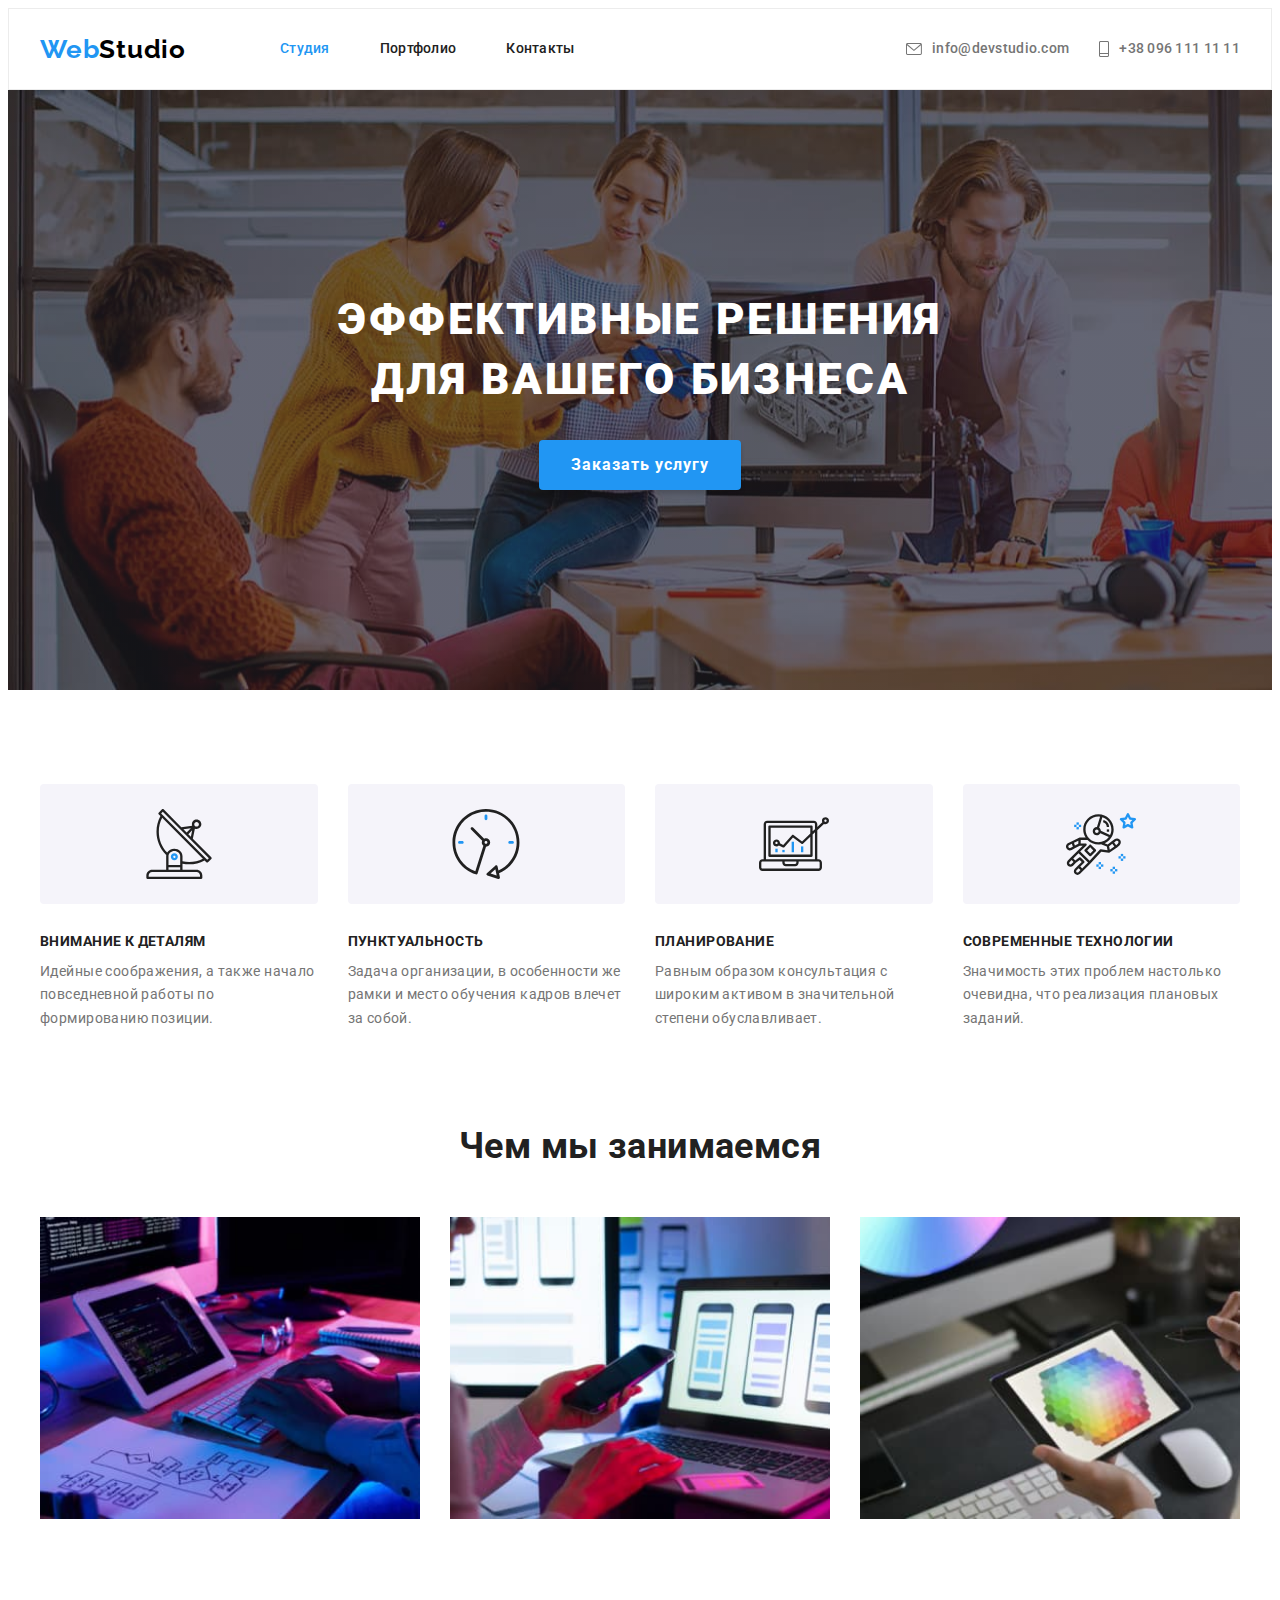
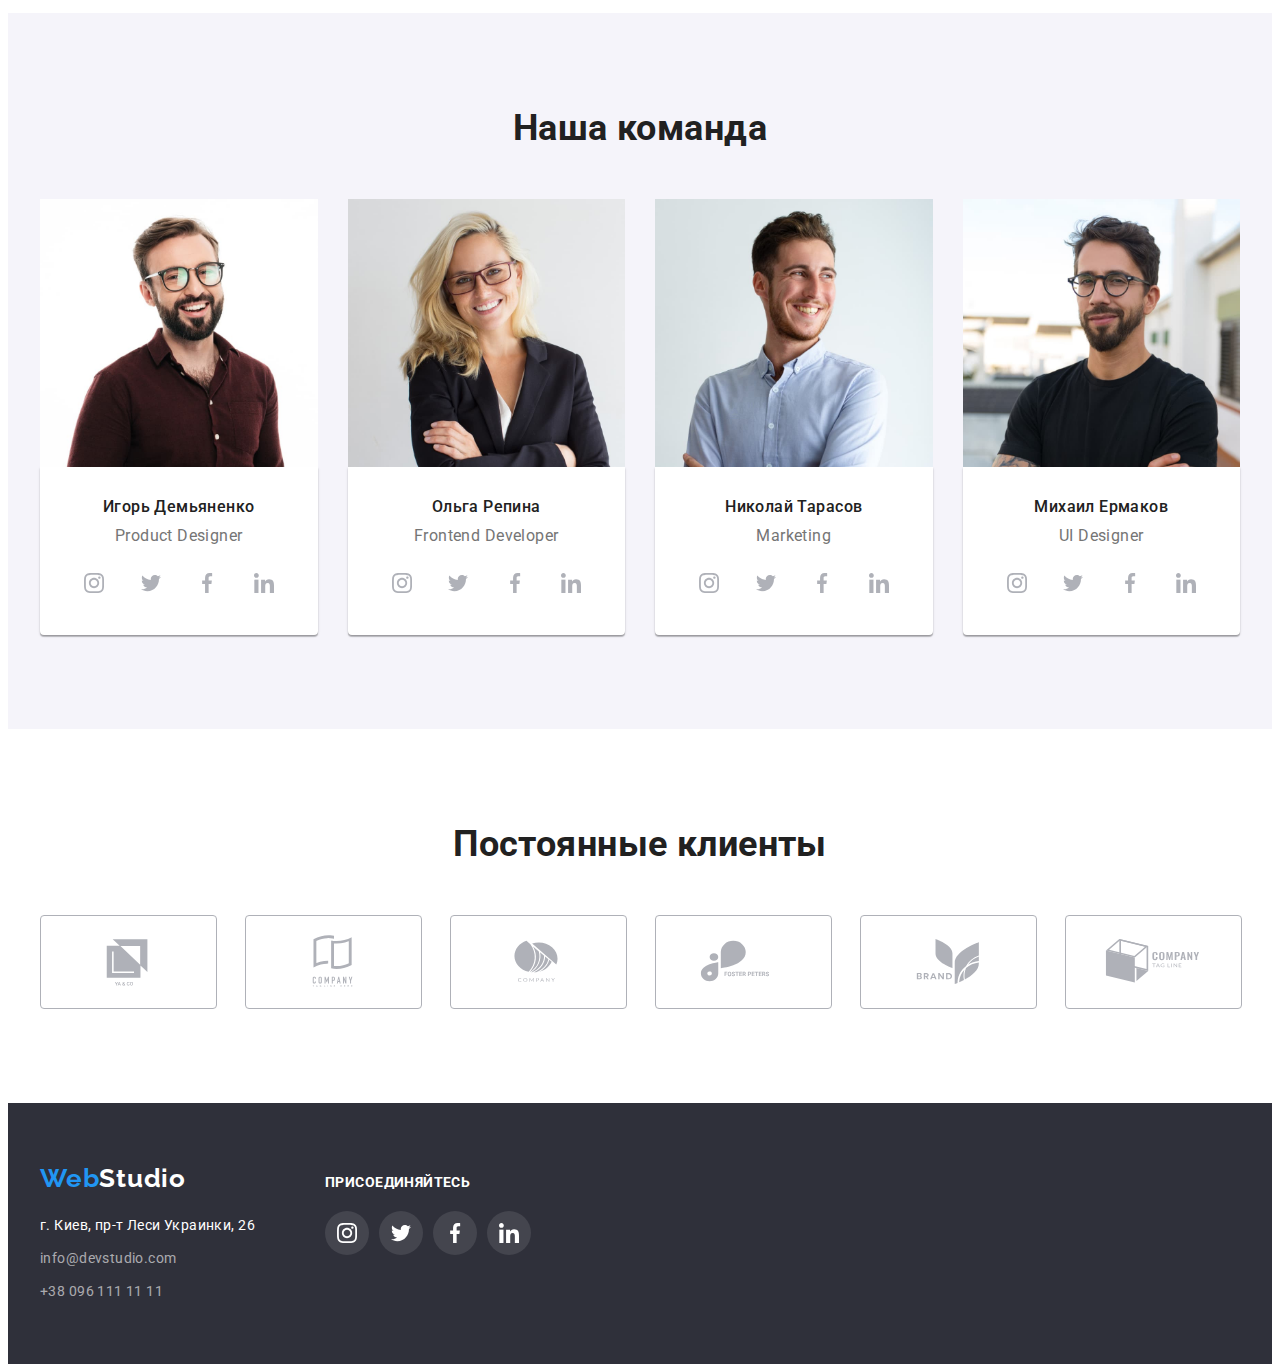
==== index.html @ 110adfbf "hover transition added" ====
<!DOCTYPE html>
<html lang="ru">
<head>
    <meta charset="UTF-8">
    <meta http-equiv="X-UA-Compatible" content="IE=edge">
    <meta name="viewport" content="width=device-width, initial-scale=1.0">
    <title>Document</title>
    <link rel="preconnect" href="https://fonts.googleapis.com">
    <link rel="preconnect" href="https://fonts.gstatic.com" crossorigin>
    <link href="https://fonts.googleapis.com/css2?family=Raleway:wght@700&family=Roboto:wght@400;500;700;900&display=swap"
          rel="stylesheet">
    <link rel="stylesheet" href="https://cdnjs.cloudflare.com/ajax/libs/modern-normalize/1.1.0/modern-normalize.min.css" integrity="sha512-wpPYUAdjBVSE4KJnH1VR1HeZfpl1ub8YT/NKx4PuQ5NmX2tKuGu6U/JRp5y+Y8XG2tV+wKQpNHVUX03MfMFn9Q==" crossorigin="anonymous" referrerpolicy="no-referrer" />
    <link rel="stylesheet" href="./css/styles.css">
</head>
<body>
    <header class="header">
        <div class="container header-container">
        <a class="link logo" href="#">Web<span class="logo-black">Studio</span></a>
        <nav class="header-nav">
          <ul class="header-nav-list list">
              <li class="nav-list-item">
                   <a class="header-nav-link link current" href="#">Студия</a> 
                </li>
              <li class="nav-list-item"> 
                  <a class="header-nav-link link" href="./portfolio.html">Портфолио</a> 
                </li>
              <li class="nav-list-item"> 
                  <a class="header-nav-link link" href="#">Контакты</a> 
                </li>
          </ul>
        </nav>
        <ul class="contact-list list"> 
          <li class="nav-list-item">
            <a class="header-nav-link link" href="mailto:info@devstudio.com">info@devstudio.com 
                <svg class="header-nav-icon" width="16" height="12">
                <use href="./img/sprite.svg#icon-mail-icon"></use>
                </svg>
            </a>
          </li>
          <li class="nav-list-item"> 
            <a class="header-nav-link link" href="tel:+380961111111">+38 096 111 11 11
                <svg class="header-nav-icon" width="10" height="16">
                <use href="./img/sprite.svg#icon-telefon-icon"></use>
                </svg>
            </a> 
          </li>
        </ul>
        </div>
    </header>
    <main class="main">
        <section class="hero">
        <div class="container hero-container">
          <h1 class="hero-title">Эффективные решения для вашего бизнеса</h1>
          <button class="model-btn" type="button">Заказать услугу</button>
        </div>
        </section>
        <section class="benefit section">
            <div class="container benefit-container">
            <h2 class="benefit-title visually-hidden">Преимущества</h2>
            <ul class="benefit-list list card-set">
                <li class="benefit-item card-set-item">
                    <div class="icon-background">
                    <svg class="benefit-icon icon-bgd" width="70" height="70">
                        <use href="./img/sprite.svg#icon-antenna-1"></use>
                    </svg> 
                    </div>
                    <h3 class="benefit-item-title">Внимание к деталям</h3>
                    <p class="benefit-description">Идейные соображения, а также начало повседневной работы по формированию позиции.</p>
                </li>
                <li class="benefit-item card-set-item">
                    <div class="icon-background">
                    <svg class="benefit-icon icon-bgd" width="70" height="70">
                        <use href="./img/sprite.svg#icon-clock-1"></use>
                    </svg> 
                    </div>
                    <h3 class="benefit-item-title">Пунктуальность</h3>
                    <p class="benefit-description">Задача организации, в особенности же рамки и место обучения кадров влечет за собой.</p>
                </li>
                <li class="benefit-item card-set-item">
                    <div class="icon-background">
                    <svg class="benefit-icon icon-bgd" width="70" height="70">
                        <use href="./img/sprite.svg#icon-diagram-1"></use>
                    </svg> 
                    </div>
                    <h3 class="benefit-item-title">Планирование</h3>
                    <p class="benefit-description">Равным образом консультация с широким активом в значительной степени обуславливает.</p>
                </li>
                <li class="benefit-item card-set-item">
                    <div class="icon-background">
                    <svg class="benefit-icon icon-bgd" width="70" height="70">
                        <use href="./img/sprite.svg#icon-astronaut-1"></use>
                    </svg> 
                    </div>
                    <h3 class="benefit-item-title">Современные технологии</h3>
                    <p class="benefit-description">Значимость этих проблем настолько очевидна, что реализация плановых заданий.</p>
                </li>
            </ul>
           </div>
        </section>
        <section class="work section">
            <div class="container work-container">
            <h2 class="section-title">Чем мы занимаемся</h2>
            <ul class="work-list list card-set">
                <li class="work-list-item card-set-item"> <img src="./img/img.jpg" alt="разработка сайтов" width="370" height="294">  </li> 
                <li class="work-list-item card-set-item"> <img src="./img/img-1.jpg" alt="разработка мобильных приложений" width="370" height="294"> </li>
                <li class="work-list-item card-set-item"> <img src="./img/img-2.jpg" alt="подбор дизайнерских решений" width="370" height="294"> </li>
            </ul>
            </div>
        </section>
        <section class="team section">
            <div class="container">
            <h2 class="section-title">Наша команда</h2>
            <ul class="team-list list card-set">
                <li class="team-item card-set-item">
                    <img src="./img/team-photo-1.jpg" alt="Игорь Демьяненко" width="270" height="260">
                    <div class="team-photo-description">
                    <h3 class="team-item-title">Игорь Демьяненко</h3>
                    <p class="team-description" lang="en">Product Designer</p>
                    <ul class="social-list list">
                        <li class="social-item">
                            <a class="social-link link" href="#" target="_blank" rel="noreferer noopener nofollow">
                                <svg class="social-icon" width="20" height="20">
                                    <use href="./img/sprite.svg#icon-instagram-2"></use>
                                </svg>
                            </a>
                        </li>
                        <li class="social-item">
                            <a class="social-link link" href="#" target="_blank" rel="noreferer noopener nofollow">
                                <svg class="social-icon" width="20" height="20">
                                    <use href="./img/sprite.svg#icon-twitter-1"></use>
                                </svg>
                            </a>
                        </li>
                        <li class="social-item">
                            <a class="social-link link" href="#" target="_blank" rel="noreferer noopener nofollow">
                                <svg class="social-icon" width="20" height="20">
                                    <use href="./img/sprite.svg#icon-facebook-1"></use>
                                </svg>
                            </a>
                        </li>
                        <li class="social-item">
                            <a class="social-link link" href="#" target="_blank" rel="noreferer noopener nofollow">
                                <svg class="social-icon" width="20" height="20">
                                    <use href="./img/sprite.svg#icon-linkedin-1"></use>
                                </svg>
                            </a>
                        </li>
                    </ul>
                    </div>
                </li>
                <li class="team-item card-set-item">
                    <img src="./img/team-photo-2.jpg" alt="Ольга Репина" width="270" height="260">
                    <div class="team-photo-description">
                    <h3 class="team-item-title">Ольга Репина</h3>
                    <p class="team-description" lang="en">Frontend Developer</p>
                        <ul class="social-list list">
                            <li class="social-item">
                                <a class="social-link link" href="#" target="_blank" rel="noreferer noopener nofollow">
                                    <svg class="social-icon" width="20" height="20">
                                        <use href="./img/sprite.svg#icon-instagram-2"></use>
                                    </svg>
                                </a>
                            </li>
                            <li class="social-item">
                                <a class="social-link link" href="#" target="_blank" rel="noreferer noopener nofollow">
                                    <svg class="social-icon" width="20" height="20">
                                        <use href="./img/sprite.svg#icon-twitter-1"></use>
                                    </svg>
                                </a>
                            </li>
                            <li class="social-item">
                                <a class="social-link link" href="#" target="_blank" rel="noreferer noopener nofollow">
                                    <svg class="social-icon" width="20" height="20">
                                        <use href="./img/sprite.svg#icon-facebook-1"></use>
                                    </svg>
                                </a>
                            </li>
                            <li class="social-item">
                                <a class="social-link link" href="#" target="_blank" rel="noreferer noopener nofollow">
                                    <svg class="social-icon" width="20" height="20">
                                        <use href="./img/sprite.svg#icon-linkedin-1"></use>
                                    </svg>
                                </a>
                            </li>
                        </ul>
                </div>
                </li>
                <li class="team-item card-set-item">
                    <img src="./img/team-photo-3.jpg" alt="Николай Тарасов" width="270" height="260">
                    <div class="team-photo-description">
                    <h3 class="team-item-title">Николай Тарасов</h3>
                    <p class="team-description" lang="en">Marketing</p>
                    <ul class="social-list list">
                        <li class="social-item">
                            <a class="social-link link" href="#" target="_blank" rel="noreferer noopener nofollow">
                                <svg class="social-icon" width="20" height="20">
                                    <use href="./img/sprite.svg#icon-instagram-2"></use>
                                </svg>
                            </a>
                        </li>
                        <li class="social-item">
                            <a class="social-link link" href="#" target="_blank" rel="noreferer noopener nofollow">
                                <svg class="social-icon" width="20" height="20">
                                    <use href="./img/sprite.svg#icon-twitter-1"></use>
                                </svg>
                            </a>
                        </li>
                        <li class="social-item">
                            <a class="social-link link" href="#" target="_blank" rel="noreferer noopener nofollow">
                                <svg class="social-icon" width="20" height="20">
                                    <use href="./img/sprite.svg#icon-facebook-1"></use>
                                </svg>
                            </a>
                        </li>
                        <li class="social-item">
                            <a class="social-link link" href="#" target="_blank" rel="noreferer noopener nofollow">
                                <svg class="social-icon" width="20" height="20">
                                    <use href="./img/sprite.svg#icon-linkedin-1"></use>
                                </svg>
                            </a>
                        </li>
                    </ul>
                </div>
                </li>
                <li class="team-item card-set-item">
                    <img src="./img/team-photo-4.jpg" alt="Михаил Ермаков" width="270" height="260">
                    <div class="team-photo-description">
                    <h3 class="team-item-title">Михаил Ермаков</h3>
                    <p class="team-description" lang="en">UI Designer</p>
                    <ul class="social-list list">
                        <li class="social-item">
                            <a class="social-link link" href="#" target="_blank" rel="noreferer noopener nofollow">
                                <svg class="social-icon" width="20" height="20">
                                    <use href="./img/sprite.svg#icon-instagram-2"></use>
                                </svg>
                            </a>
                        </li>
                        <li class="social-item">
                            <a class="social-link link" href="#" target="_blank" rel="noreferer noopener nofollow">
                                <svg class="social-icon" width="20" height="20">
                                    <use href="./img/sprite.svg#icon-twitter-1"></use>
                                </svg>
                            </a>
                        </li>
                        <li class="social-item">
                            <a class="social-link link" href="#" target="_blank" rel="noreferer noopener nofollow">
                                <svg class="social-icon" width="20" height="20">
                                    <use href="./img/sprite.svg#icon-facebook-1"></use>
                                </svg>
                            </a>
                        </li>
                        <li class="social-item">
                            <a class="social-link link" href="#" target="_blank" rel="noreferer noopener nofollow">
                                <svg class="social-icon" width="20" height="20">
                                    <use href="./img/sprite.svg#icon-linkedin-1"></use>
                                </svg>
                            </a>
                        </li>
                    </ul>
                </div>
                </li>
            </ul>
            </div>
        </section>
        <section class="clients section">
            <div class="container">
            <h2 class="section-title">Постоянные клиенты</h2>
            <ul class="clients-list list card-set">
                <li class="clients-item card-set-item">
                    <a class="clients-link link" href="#" target="_blank" rel="norefer noopener nofollow">
                        <svg class="clients-icon" width="106" height="60">
                            <use href="./img/sprite.svg#icon-logo"></use>
                        </svg>
                    </a>
                </li>
                <li class="clients-item card-set-item">
                    <a class="clients-link link" href="#" target="_blank" rel="norefer noopener nofollow">
                        <svg class="clients-icon" width="106" height="60">
                            <use href="./img/sprite.svg#icon-logo-1"></use>
                        </svg>
                    </a>
                </li>
                <li class="clients-item card-set-item">
                    <a class="clients-link link" href="#" target="_blank" rel="norefer noopener nofollow">
                        <svg class="clients-icon" width="106" height="60">
                            <use href="./img/sprite.svg#icon-logo-2"></use>
                        </svg>
                    </a>
                </li>
                <li class="clients-item card-set-item">
                    <a class="clients-link link" href="#" target="_blank" rel="norefer noopener nofollow">
                        <svg class="clients-icon" width="106" height="60">
                            <use href="./img/sprite.svg#icon-logo-3"></use>
                        </svg>
                    </a>
                </li>
                <li class="clients-item card-set-item">
                    <a class="clients-link link" href="#" target="_blank" rel="norefer noopener nofollow">
                        <svg class="clients-icon" width="106" height="60">
                            <use href="./img/sprite.svg#icon-logo-4"></use>
                        </svg>
                    </a>
                </li>
                <li class="clients-item card-set-item">
                    <a class="clients-link link" href="#" target="_blank" rel="norefer noopener nofollow">
                        <svg class="clients-icon" width="106" height="60">
                            <use href="./img/sprite.svg#icon-logo-5"></use>
                        </svg>
                    </a>
                </li>
            </ul>
            </div>
        </section>
    </main>
    <footer class="footer">
        <div class="container">
        <div class="footer-container">
            <div class="footer-item">
                <a class="link logo" href="#">Web<span class="logo-white">Studio</span></a>
                <address class="address">
                    <ul class="address-list list">
                        <li class="address-list-item"> <a class="address-link link" href="https://goo.gl/maps/u6zLMVcU29bm2vKz9"
                                target="_blank" rel="noreferrer noopener nofollow">г. Киев, пр-т Леси Украинки, 26</a>
                        </li>
                        <li class="address-list-item"> <a class="address-link link" href="mailto:info@devstudio.com">info@devstudio.com
                            </a> </li>
                        <li class="address-list-item"> <a class="address-link link" href="tel:+380961111111">+38 096 111 11 11 </a>
                        </li>
                    </ul>
                </address>
            </div>
            <div class="footer-item">
                <p class="social-text">присоединяйтесь</p> 
                <ul class="social-list list">
                    <li class="social-item">
                        <a class="social-link link" href="#">
                            <svg class="social-icon" width="20" height="20">
                                <use href="./img/sprite.svg#icon-instagram-2"></use>
                            </svg>
                        </a>
                    </li>
                    <li class="social-item">
                        <a class="social-link link" href="#" target="_blank" rel="noreferer noopener nofollow">
                            <svg class="social-icon" width="20" height="20">
                                <use href="./img/sprite.svg#icon-twitter-1"></use>
                            </svg>
                        </a>
                    </li>
                    <li class="social-item">
                        <a class="social-link link" href="#" target="_blank" rel="noreferer noopener nofollow">
                            <svg class="social-icon" width="20" height="20">
                                <use href="./img/sprite.svg#icon-facebook-1"></use>
                            </svg>
                        </a>
                    </li>
                    <li class="social-item">
                        <a class="social-link link" href="#" target="_blank" rel="noreferer noopener nofollow">
                            <svg class="social-icon" width="20" height="20">
                                <use href="./img/sprite.svg#icon-linkedin-1"></use>
                            </svg>
                        </a>
                    </li>
                </ul>
            </div>
        </div>
        </div>
    </footer>
</body>
</html>
---- css/styles.css ----
/* ======HEADER===== */
:root {
  --main-font-family: "Roboto", sans-serif;
  --main-font-color: #212121;
  --secondary-font-color: #757575;
  --font-color-dark-theme: #ffffff;
  --font-color-logo: #000000;
  --font-color-address: rgba(255, 255, 255, 0.6);
  --accent-color: #2196f3;
  --primary-background-color: #c4c4c4;
  --secondary-background-color: #f5f4fa;
  --team-card-background-color: #ffffff;
  --footer-background-color: #2f303a;
  --model-btn-hover-color: #188ce8;
  --card-item: 3;
  --card-gap: 30px;
}
body {
  font-family: var(--main-font-family);
  color: var(--secondary-font-color);
  font-weight: 400;
  font-size: 14px;
  line-height: 1.71;
  letter-spacing: 0.03em;
}
h1,
h2,
h3,
p {
  margin-top: 0;
  margin-bottom: 0;
}
ul,
ol {
  margin-top: 0;
  margin-bottom: 0;
  padding-left: 0;
}
img {
  display: block;
  width: 100%;
  height: auto;
}
.container {
  width: 1200px;
  padding-left: 15px;
  padding-right: 15px;
  margin-left: auto;
  margin-right: auto;
}
.list {
  list-style: none;
}
.link {
  text-decoration: none;
  color: inherit;
}
.visually-hidden {
  position: absolute;
  width: 1px;
  height: 1px;
  margin: -1px;
  padding: 0;
  overflow: hidden;
  border: 0;
  clip: rect(0 0 0 0);
}
.header-container {
  display: flex;
  align-items: center;
}
.logo {
  font-family: "Raleway", sans-serif;
  font-style: normal;
  font-weight: 700;
  font-size: 26px;
  line-height: 1.19;
  letter-spacing: 0.03em;
  color: var(--accent-color);
  display: block;
}
.logo > .logo-black {
  color: var(--font-color-logo);
}

.header-nav-link:hover,
.header-nav-link:focus,
.current {
  color: var(--accent-color);
}
.contact-list {
  display: flex;
  margin-left: auto;
}
.contact-link {
  font-weight: 500;
  font-size: 14px;
  line-height: 1.14;
  letter-spacing: 0.02em;
  color: var(--secondary-font-color);
}
.header .logo {
  margin-right: 94px;
}
.header {
  border: 1px solid #ececec;
}
.header-nav-list {
  color: var(--main-font-color);
  display: flex;
}
.header-nav-link {
  font-weight: 500;
  font-size: 14px;
  line-height: 1.14;
  letter-spacing: 0.02em;
  padding-top: 32px;
  padding-bottom: 32px;
  display: block;
  transition: color 250ms cubic-bezier(0.4, 0, 0.2, 1);
}
.nav-list-item:not(:last-child) {
  margin-right: 50px;
}
.contact-list .header-nav-link {
  display: flex;
  flex-direction: row-reverse;
  align-items: center;
}
.contact-list > .nav-list-item:not(:last-child) {
  margin-right: 30px;
}
.header-nav-icon {
  fill: var(--secondary-font-color);
  margin-right: 10px;
}
.header-nav-link:hover .header-nav-icon,
.header-nav-link:focus .header-nav-icon {
  fill: var(--accent-color);
}
.section {
  padding-top: 94px;
  padding-bottom: 94px;
}
/* ======MAIN====== */
/* HERO */
.hero {
  background-color: var(--primary-background-color);
  padding-top: 200px;
  padding-bottom: 200px;
  background-image: linear-gradient(
      rgba(47, 48, 58, 0.4),
      rgba(47, 48, 58, 0.4)
    ),
    url(../img/background-img.jpg);
  background-size: cover;
}
.hero-container {
  display: flex;
  flex-direction: column;
}
.hero-title {
  font-weight: 900;
  font-size: 44px;
  line-height: 1.36;
  text-align: center;
  letter-spacing: 0.06em;
  text-transform: uppercase;
  color: var(--font-color-dark-theme);

  max-width: 696px;
  margin-right: auto;
  margin-left: auto;
  margin-bottom: 30px;
}
.model-btn {
  font-family: inherit;
  font-weight: 700;
  font-size: 16px;
  line-height: 1.87;
  text-align: center;
  letter-spacing: 0.06em;
  color: var(--font-color-dark-theme);
  background-color: var(--accent-color);
  cursor: pointer;
  min-width: 200px;
  padding: 10px 32px;
  box-shadow: 0px 4px 4px rgba(0, 0, 0, 0.15);
  border: none;
  border-radius: 4px;
  margin-left: auto;
  margin-right: auto;
  transition: color 250ms cubic-bezier(0.4, 0, 0.2, 1),
    background-color 250ms cubic-bezier(0.4, 0, 0.2, 1);
}
.model-btn:hover,
.model-btn:focus {
  color: var(--font-color-dark-theme);
  background-color: var(--model-btn-hover-color);
}
/* BENEFIT */
.benefit-item-title {
  font-size: 14px;
  line-height: 1.14;
  text-transform: uppercase;
  color: var(--main-font-color);
  margin-bottom: 10px;
}
.card-set {
  display: flex;
  flex-wrap: wrap;
  margin-top: calc(var(--card-gap) * -1);
  margin-left: calc(var(--card-gap) * -1);
}
.card-set-item {
  flex-basis: calc(100% / var(--card-item) - var(--card-gap));
  margin-top: var(--card-gap);
  margin-left: var(--card-gap);
}
.benefit {
  padding-bottom: 0px;
  --card-item: 4;
}
.icon-background {
  display: flex;
  justify-content: center;
  align-items: center;
  height: 120px;
  background-color: var(--secondary-background-color);
  border-radius: 4px;
  margin-bottom: 30px;
}
/* WORK */
.section-title {
  font-size: 36px;
  line-height: 1.17;
  text-align: center;
  color: var(--main-font-color);
  margin-bottom: 50px;
}
/* TEAM */
.team {
  background-color: var(--secondary-background-color);
  --card-item: 4;
}
.team-item-title {
  font-weight: 500;
  color: var(--main-font-color);
  margin-bottom: 10px;
}
.team-description,
.team-item-title {
  font-size: 16px;
  line-height: 1.19;
  text-align: center;
}
.team-description {
  margin-bottom: 16px;
}
.team-photo-description {
  background-color: var(--team-card-background-color);
  padding-top: 30px;
  padding-bottom: 30px;
  padding-left: 32px;
  padding-right: 32px;
  box-shadow: 0px 1px 3px rgba(0, 0, 0, 0.12), 0px 1px 1px rgba(0, 0, 0, 0.14),
    0px 2px 1px rgba(0, 0, 0, 0.2);
  border-radius: 0px 0px 4px 4px;
  border-top: none;
}
.social-link {
  display: flex;
  justify-content: center;
  align-items: center;
  color: #afb1b8;
  width: 44px;
  height: 44px;
  border-radius: 50%;
  transition: color 250ms cubic-bezier(0.4, 0, 0.2, 1),
    background-color 250ms cubic-bezier(0.4, 0, 0.2, 1);
}
.social-link:hover,
.social-link:focus {
  color: white;
  background-color: var(--accent-color);
}
.social-icon,
.clients-icon {
  fill: currentColor;
  transition: fill 250ms cubic-bezier(0.4, 0, 0.2, 1);
}
.social-list-link {
  display: flex;
  justify-content: space-between;
}
/* CLIENTS */

.clients {
  --card-item: 6;
}
.clients-link {
  display: flex;
  justify-content: center;
  align-items: center;
  color: #afb1b8;
  width: 100%;
  height: 92px;
  border: 1px solid #afb1b8;
  border-radius: 4px;
  transition: border 250ms cubic-bezier(0.4, 0, 0.2, 1);
}
.clients-link:hover,
.clients-link:focus {
  border: 1px solid var(--accent-color);
}
.clients-link:hover .clients-icon,
.clients-link:focus .clients-icon {
  fill: var(--accent-color);
}

/* ======PORTFOLIO====== */
.projects-button {
  font-family: inherit;
  font-weight: 500;
  font-size: 16px;
  line-height: 1.62;
  text-align: center;
  letter-spacing: 0.03em;
  background-color: var(--secondary-background-color);
  cursor: pointer;
  background: #f5f4fa;
  border: none;
  border-radius: 4px;
  padding: 6px 22px;
  transition: color 250ms cubic-bezier(0.4, 0, 0.2, 1),
    background-color 250ms cubic-bezier(0.4, 0, 0.2, 1),
    box-shadow 250ms cubic-bezier(0.4, 0, 0.2, 1);
}
.projects-button:hover,
.projects-button:focus,
.active-btn {
  color: var(--font-color-dark-theme);
  background-color: var(--accent-color);
  box-shadow: 0px 3px 1px rgba(0, 0, 0, 0.1), 0px 1px 2px rgba(0, 0, 0, 0.08),
    0px 2px 2px rgba(0, 0, 0, 0.12);
}
.projects-buttons-list {
  display: flex;
  align-items: center;
  justify-content: center;
  margin-bottom: 50px;
}
.projects-button-item:not(:last-child) {
  margin-right: 8px;
}
.projects-item-titel {
  font-size: 18px;
  line-height: 2;
  letter-spacing: 0.06em;
  color: var(--main-font-color);
  margin-bottom: 4px;
}
.projects-description {
  font-size: 16px;
  line-height: 1.87;
}
.projects-link:hover,
.projects-link:focus {
  box-shadow: 0px 1px 1px rgba(0, 0, 0, 0.12), 0px 4px 4px rgba(0, 0, 0, 0.06),
    1px 4px 6px rgba(0, 0, 0, 0.16);
}
.projects-link {
  display: flex;
  flex-direction: column;
  transition: box-shadow 250ms cubic-bezier(0.4, 0, 0.2, 1);
}
.img-description {
  border: 1px solid #eeeeee;
  border-top: none;
  padding: 20px 24px;
}
/* ======FOOTER====== */
.footer {
  background-color: var(--footer-background-color);
  padding-top: 60px;
  padding-bottom: 60px;
}
.footer-container {
  display: flex;
  align-items: baseline;
}
.logo > .logo-white {
  color: var(--font-color-dark-theme);
}
.address {
  display: flex;
  font-style: inherit;
}
.address-link {
  color: var(--font-color-address);
  transition: color 250ms cubic-bezier(0.4, 0, 0.2, 1);
}
.address-link[target="_blank"] {
  color: var(--font-color-dark-theme);
}
.address-link:hover,
.address-link:focus {
  color: var(--accent-color);
}
.footer .logo {
  margin-bottom: 20px;
}
.address-list-item:not(:last-child) {
  margin-bottom: 9px;
}
.social-list {
  display: flex;
  justify-content: space-between;
}
.social-item:not(:last-child) {
  margin-right: 10px;
}
.footer-item:not(:last-child) {
  margin-right: 70px;
}
.footer .social-icon {
  fill: var(--font-color-dark-theme);
}
.footer .social-link {
  background-color: rgba(255, 255, 255, 0.1);
  color: white;
}
.footer .social-link:hover,
.footer .social-link:focus {
  background-color: var(--accent-color);
}
.social-text {
  color: var(--font-color-dark-theme);
  font-weight: 700;
  line-height: 1.14;
  text-transform: uppercase;
  margin-bottom: 20px;
}
/* ======FOOTER-END====== */
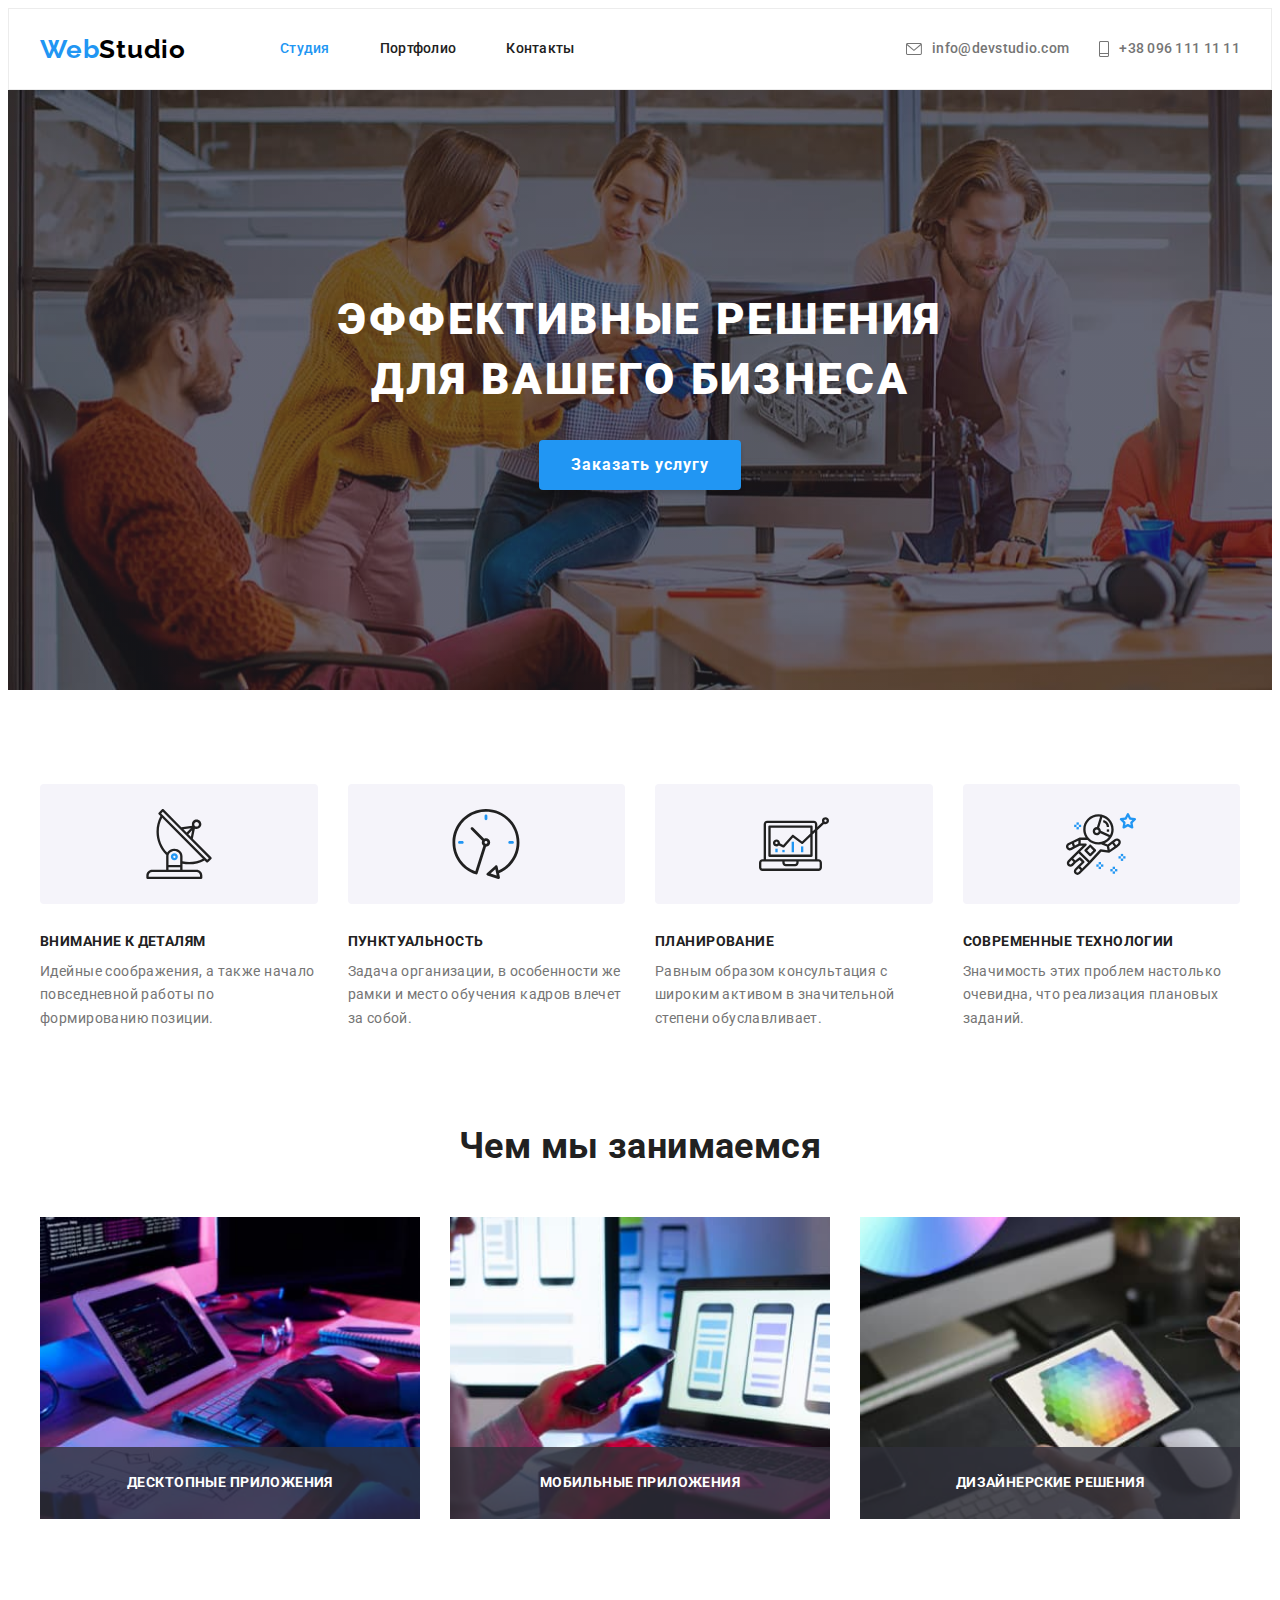
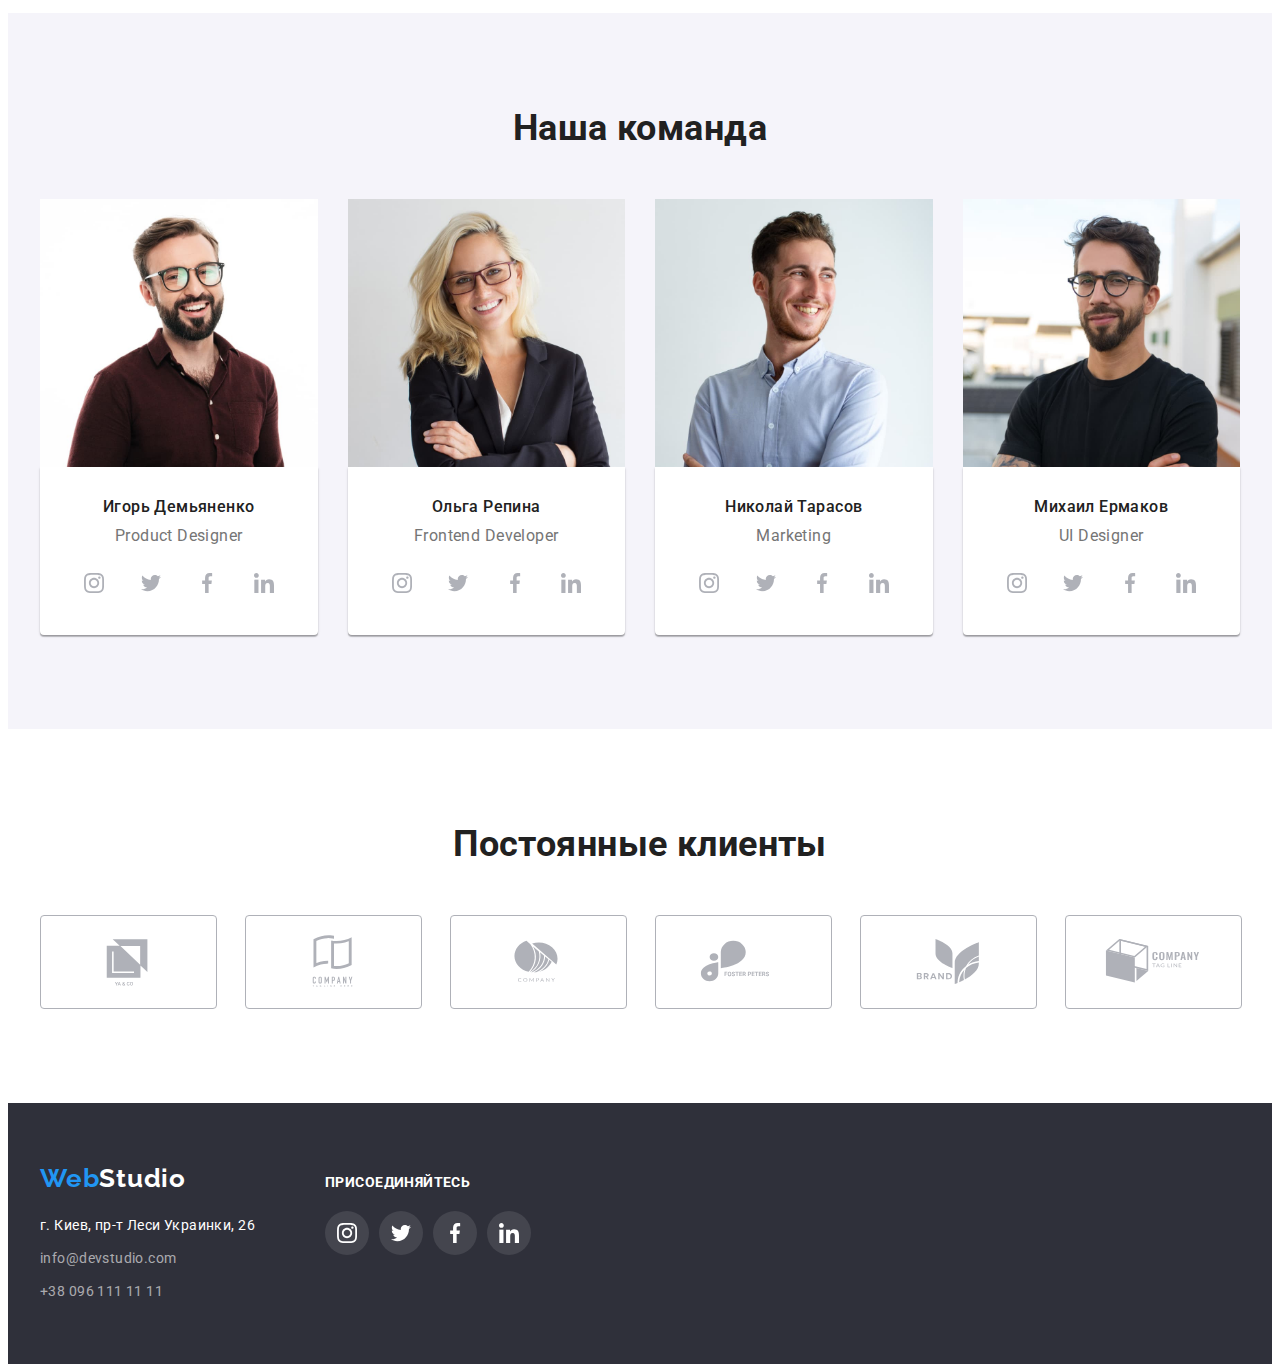
==== commit 16dc88f1: "overlay added" ====
--- a/index.html
+++ b/index.html
@@ -101,9 +101,21 @@
             <div class="container work-container">
             <h2 class="section-title">Чем мы занимаемся</h2>
             <ul class="work-list list card-set">
-                <li class="work-list-item card-set-item"> <img src="./img/img.jpg" alt="разработка сайтов" width="370" height="294">  </li> 
-                <li class="work-list-item card-set-item"> <img src="./img/img-1.jpg" alt="разработка мобильных приложений" width="370" height="294"> </li>
-                <li class="work-list-item card-set-item"> <img src="./img/img-2.jpg" alt="подбор дизайнерских решений" width="370" height="294"> </li>
+                <li class="work-list-item card-set-item"> <img src="./img/img.jpg" alt="разработка сайтов" width="370" height="294"> 
+                 <div class="work-description-thumb">
+                     <p class="work-list-description">Десктопные приложения</p>
+                </div>
+                </li> 
+                <li class="work-list-item card-set-item"> <img src="./img/img-1.jpg" alt="разработка мобильных приложений" width="370" height="294">
+                <div class="work-description-thumb">
+                    <p class="work-list-description">Мобильные приложения</p>
+                </div>
+                </li>
+                <li class="work-list-item card-set-item"> <img src="./img/img-2.jpg" alt="подбор дизайнерских решений" width="370" height="294">
+                <div class="work-description-thumb">
+                    <p class="work-list-description">Дизайнерские решения</p>
+                </div>
+                </li>
             </ul>
             </div>
         </section>
--- a/css/styles.css
+++ b/css/styles.css
@@ -88,6 +88,7 @@
 .current {
   color: var(--accent-color);
 }
+
 .contact-list {
   display: flex;
   margin-left: auto;
@@ -238,6 +239,25 @@
   color: var(--main-font-color);
   margin-bottom: 50px;
 }
+.work-list-item {
+  position: relative;
+}
+.work-list-description {
+  font-weight: 700;
+  line-height: 1.14;
+  text-transform: uppercase;
+  color: var(--font-color-dark-theme);
+  text-align: center;
+  padding-top: 28px;
+  padding-bottom: 28px;
+}
+.work-description-thumb {
+  position: absolute;
+  background-color: rgba(47, 48, 58, 0.8);
+  bottom: 0px;
+  left: 0px;
+  width: 100%;
+}
 /* TEAM */
 .team {
   background-color: var(--secondary-background-color);
@@ -360,6 +380,25 @@
   color: var(--main-font-color);
   margin-bottom: 4px;
 }
+.projects-overlay {
+  position: absolute;
+  top: 0px;
+  left: 0px;
+  width: 100%;
+  height: 100%;
+  background-color: rgba(33, 150, 243, 0.9);
+  font-size: 18px;
+  line-height: 1.56;
+  color: var(--font-color-dark-theme);
+  padding: 63px 24px;
+  overflow: auto;
+  transform: translateY(100%);
+  transition: transform 250ms cubic-bezier(0.4, 0, 0.2, 1);
+}
+.prolects-wraper {
+  position: relative;
+  overflow: hidden;
+}
 .projects-description {
   font-size: 16px;
   line-height: 1.87;
@@ -368,6 +407,10 @@
 .projects-link:focus {
   box-shadow: 0px 1px 1px rgba(0, 0, 0, 0.12), 0px 4px 4px rgba(0, 0, 0, 0.06),
     1px 4px 6px rgba(0, 0, 0, 0.16);
+}
+.projects-link:hover .projects-overlay,
+.projects-link:focus .projects-overlay {
+  transform: translateY(0%);
 }
 .projects-link {
   display: flex;
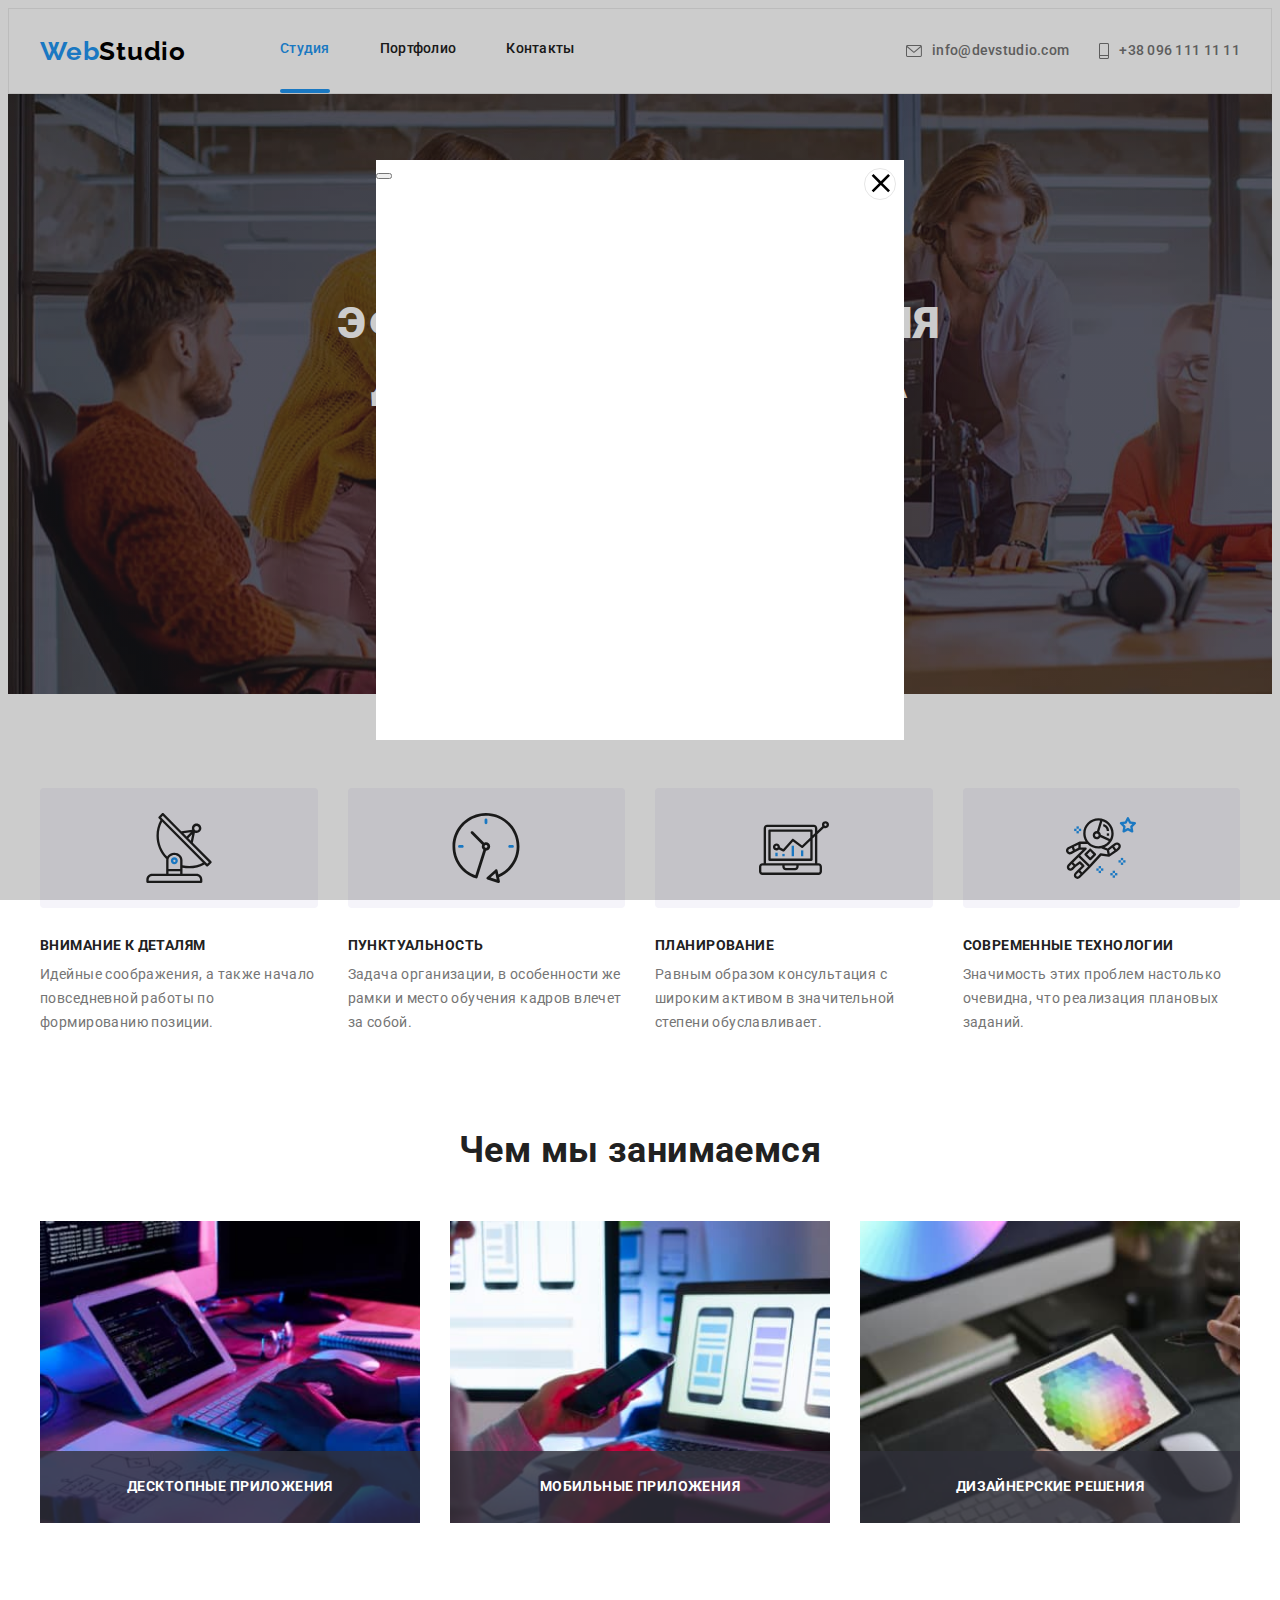
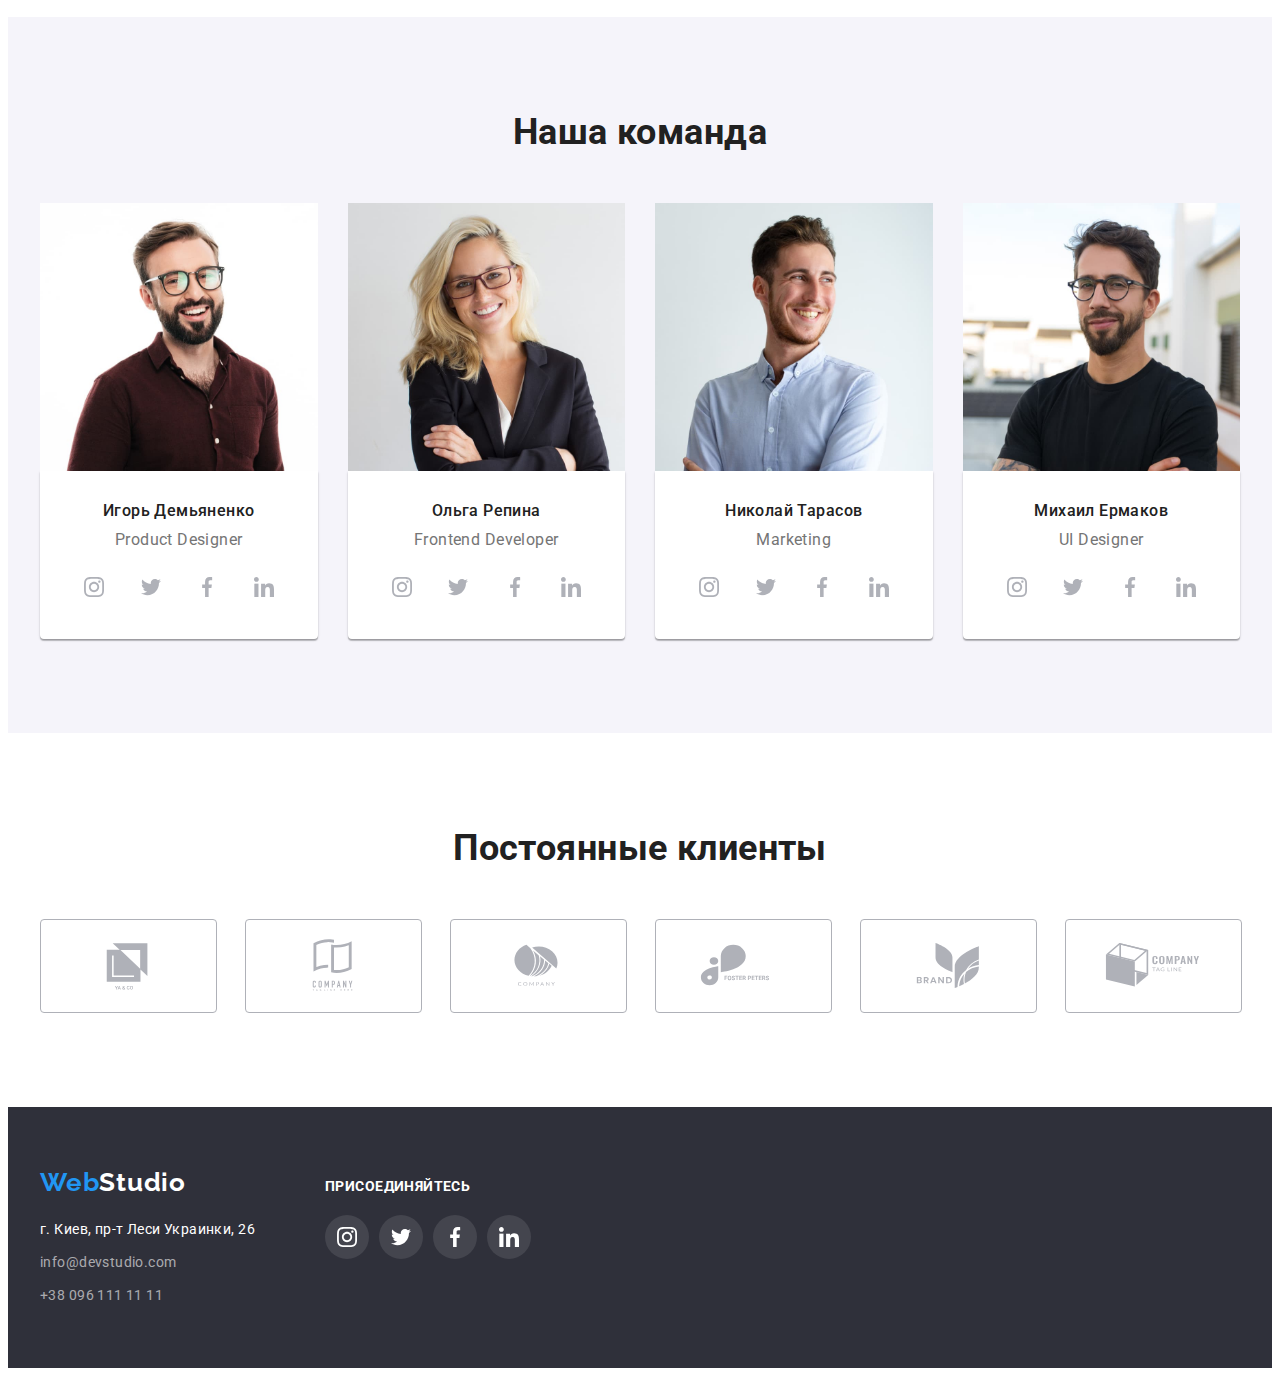
==== commit fa9e678f: "modal added" ====
--- a/index.html
+++ b/index.html
@@ -18,9 +18,9 @@
         <a class="link logo" href="#">Web<span class="logo-black">Studio</span></a>
         <nav class="header-nav">
           <ul class="header-nav-list list">
-              <li class="nav-list-item">
-                   <a class="header-nav-link link current" href="#">Студия</a> 
-                </li>
+              <li class="nav-list-item current">
+                   <a class="header-nav-link link current" href="#">Студия</a>
+                </li> 
               <li class="nav-list-item"> 
                   <a class="header-nav-link link" href="./portfolio.html">Портфолио</a> 
                 </li>
@@ -51,7 +51,7 @@
         <section class="hero">
         <div class="container hero-container">
           <h1 class="hero-title">Эффективные решения для вашего бизнеса</h1>
-          <button class="model-btn" type="button">Заказать услугу</button>
+          <button class="model-btn" type="button" data-modal-open>Заказать услугу</button>
         </div>
         </section>
         <section class="benefit section">
@@ -377,5 +377,16 @@
         </div>
         </div>
     </footer>
+
+    <div class="backdrop" data-modal>
+        <div class="modal">
+            <button type="button" class="modal-btn-close" data-modal-close>
+            <svg class="modal-btn-close-icon" width="11" hight="11">
+            <use href="./img/sprite.svg#icon-close"></use>
+            </svg>
+            </button>
+        </div>
+    </div>
+<script src="./js/modal.js"></script>
 </body>
 </html>--- a/css/styles.css
+++ b/css/styles.css
@@ -142,6 +142,14 @@
 .section {
   padding-top: 94px;
   padding-bottom: 94px;
+}
+.nav-list-item.current::after {
+  display: flex;
+  width: 100%;
+  height: 4px;
+  content: "";
+  background-color: var(--accent-color);
+  border-radius: 2px;
 }
 /* ======MAIN====== */
 /* HERO */
@@ -485,3 +493,44 @@
   margin-bottom: 20px;
 }
 /* ======FOOTER-END====== */
+/* BACKDROP */
+
+.backdrop {
+  position: fixed;
+  top: 0px;
+  left: 0px;
+  width: 100vw;
+  height: 100vh;
+  background: rgba(0, 0, 0, 0.2);
+  transition: opacity 250ms cubic-bezier(0.4, 0, 0.2, 1),
+    visibility 250ms cubic-bezier(0.4, 0, 0.2, 1);
+}
+.backdrop.is-hidden {
+  opacity: 0;
+  visibility: hidden;
+  pointer-events: none;
+}
+.modal-btn-close-icon {
+  position: absolute;
+  display: flex;
+  justify-content: center;
+  align-items: center;
+  top: 8px;
+  right: 8px;
+  background: transparent;
+  border: 1px solid rgba(0, 0, 0, 0.1);
+  border-radius: 50%;
+  width: 30px;
+  height: 30px;
+  padding: 0;
+  cursor: pointer;
+}
+.modal {
+  position: absolute;
+  top: 50%;
+  left: 50%;
+  width: 528px;
+  height: 580px;
+  background-color: #ffffff;
+  transform: translate(-50%, -50%);
+}
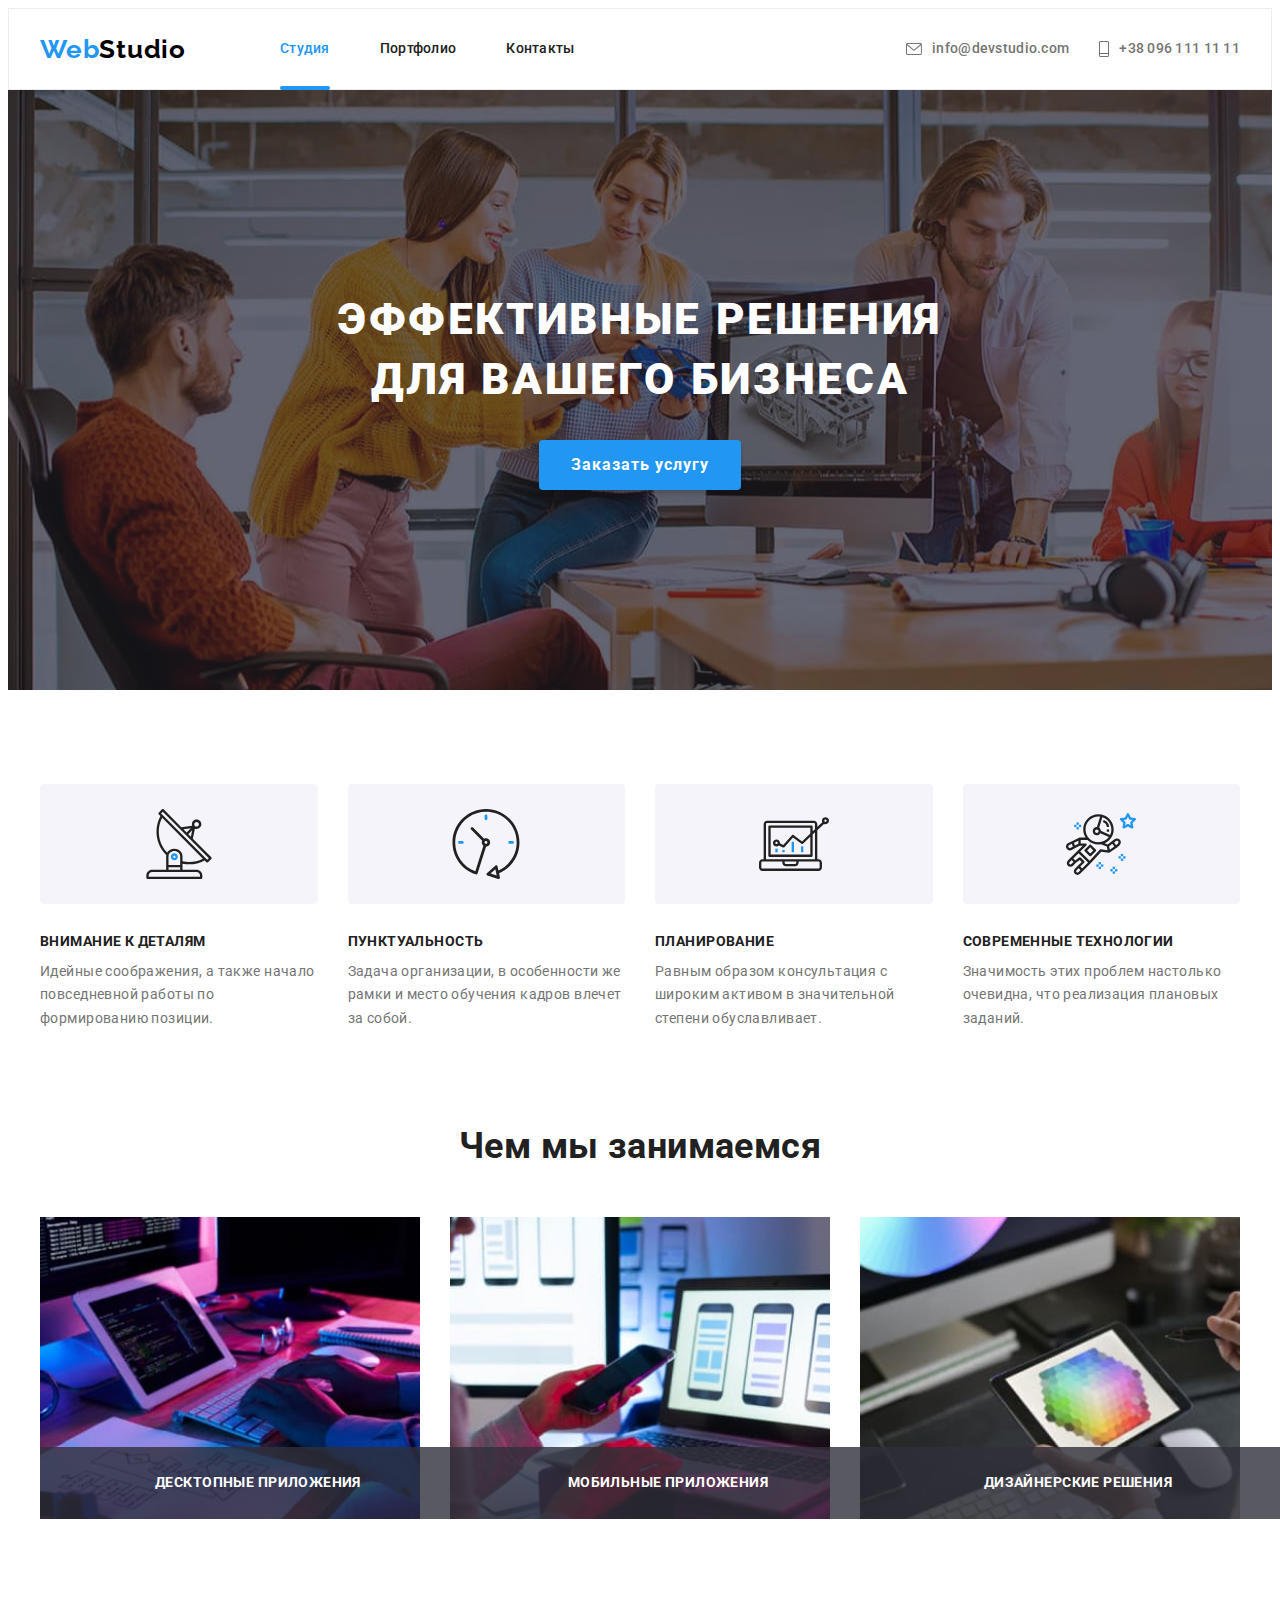
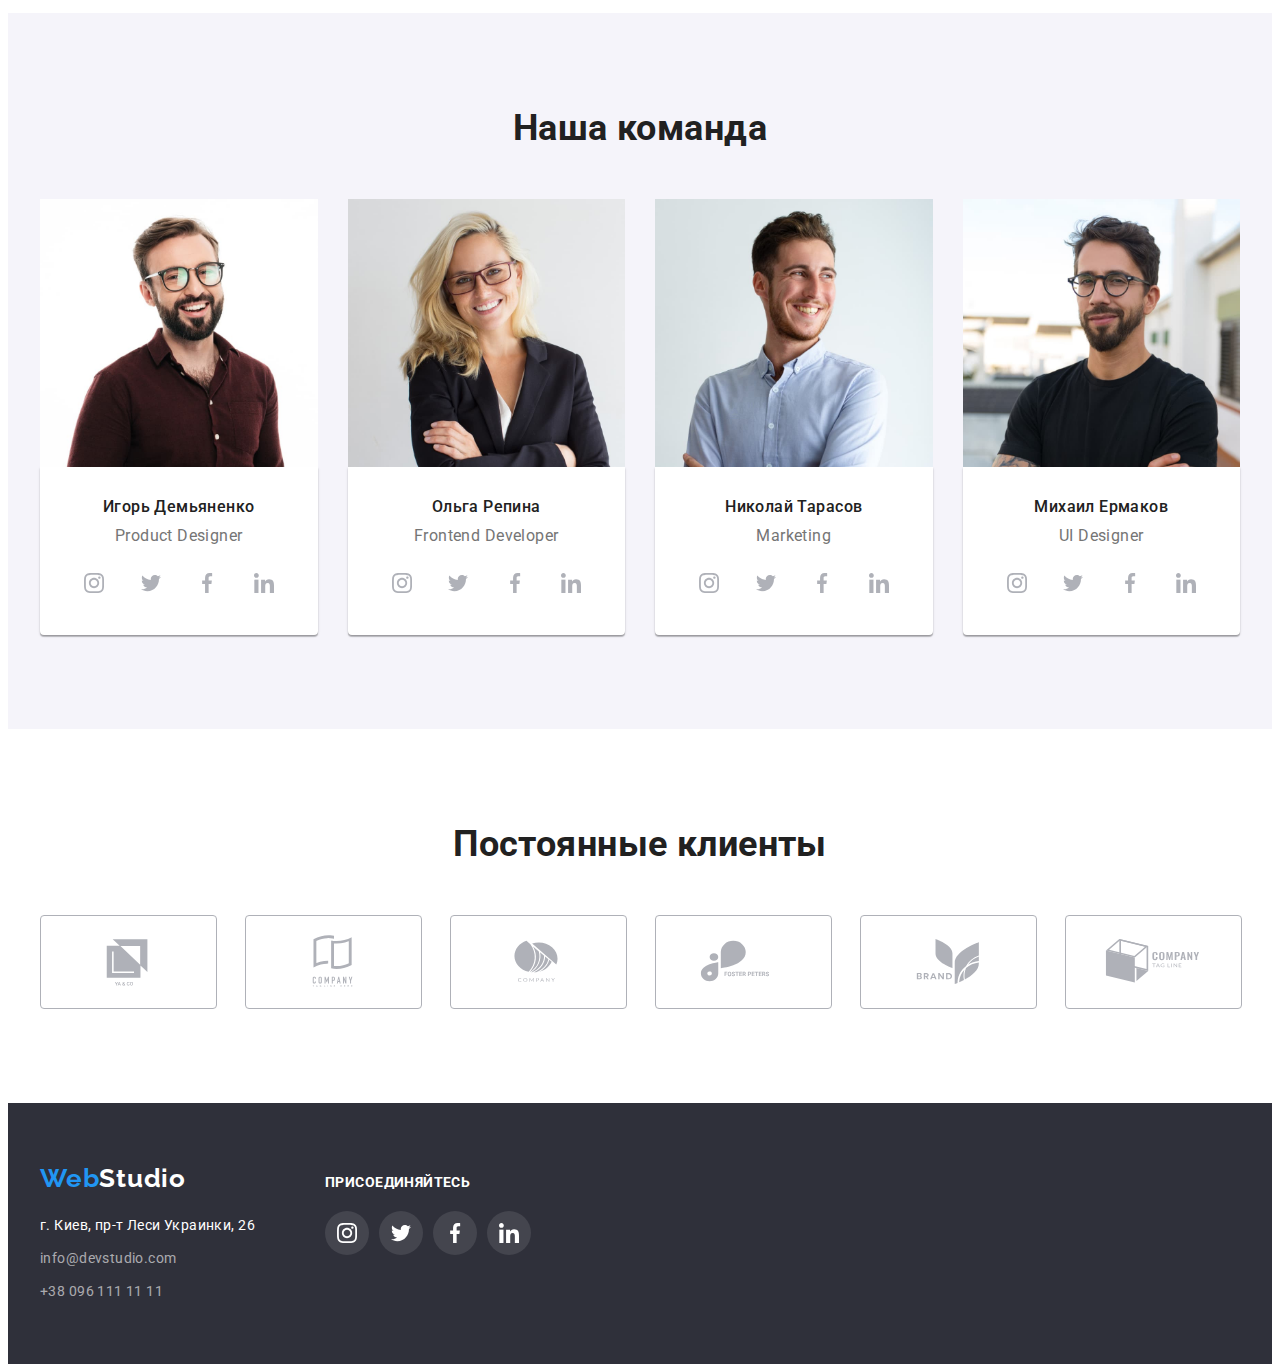
==== commit 4da7606c: "deviations from mentor added" ====
--- a/index.html
+++ b/index.html
@@ -18,7 +18,7 @@
         <a class="link logo" href="#">Web<span class="logo-black">Studio</span></a>
         <nav class="header-nav">
           <ul class="header-nav-list list">
-              <li class="nav-list-item current">
+              <li class="nav-list-item">
                    <a class="header-nav-link link current" href="#">Студия</a>
                 </li> 
               <li class="nav-list-item"> 
@@ -102,19 +102,13 @@
             <h2 class="section-title">Чем мы занимаемся</h2>
             <ul class="work-list list card-set">
                 <li class="work-list-item card-set-item"> <img src="./img/img.jpg" alt="разработка сайтов" width="370" height="294"> 
-                 <div class="work-description-thumb">
                      <p class="work-list-description">Десктопные приложения</p>
-                </div>
                 </li> 
                 <li class="work-list-item card-set-item"> <img src="./img/img-1.jpg" alt="разработка мобильных приложений" width="370" height="294">
-                <div class="work-description-thumb">
                     <p class="work-list-description">Мобильные приложения</p>
-                </div>
                 </li>
                 <li class="work-list-item card-set-item"> <img src="./img/img-2.jpg" alt="подбор дизайнерских решений" width="370" height="294">
-                <div class="work-description-thumb">
                     <p class="work-list-description">Дизайнерские решения</p>
-                </div>
                 </li>
             </ul>
             </div>
@@ -378,10 +372,10 @@
         </div>
     </footer>
 
-    <div class="backdrop" data-modal>
+    <div class="backdrop is-hidden" data-modal>
         <div class="modal">
             <button type="button" class="modal-btn-close" data-modal-close>
-            <svg class="modal-btn-close-icon" width="11" hight="11">
+            <svg class="modal-btn-close-icon" width="18" height="18">
             <use href="./img/sprite.svg#icon-close"></use>
             </svg>
             </button>
--- a/css/styles.css
+++ b/css/styles.css
@@ -14,6 +14,7 @@
   --model-btn-hover-color: #188ce8;
   --card-item: 3;
   --card-gap: 30px;
+  --transition: 250ms cubic-bezier(0.4, 0, 0.2, 1);
 }
 body {
   font-family: var(--main-font-family);
@@ -118,7 +119,8 @@
   padding-top: 32px;
   padding-bottom: 32px;
   display: block;
-  transition: color 250ms cubic-bezier(0.4, 0, 0.2, 1);
+  transition: color var(--transition);
+  position: relative;
 }
 .nav-list-item:not(:last-child) {
   margin-right: 50px;
@@ -132,19 +134,17 @@
   margin-right: 30px;
 }
 .header-nav-icon {
-  fill: var(--secondary-font-color);
+  fill: currentColor;
   margin-right: 10px;
-}
-.header-nav-link:hover .header-nav-icon,
-.header-nav-link:focus .header-nav-icon {
-  fill: var(--accent-color);
 }
 .section {
   padding-top: 94px;
   padding-bottom: 94px;
 }
-.nav-list-item.current::after {
-  display: flex;
+.current::after {
+  position: absolute;
+  bottom: -1px;
+  left: 0px;
   width: 100%;
   height: 4px;
   content: "";
@@ -199,8 +199,7 @@
   border-radius: 4px;
   margin-left: auto;
   margin-right: auto;
-  transition: color 250ms cubic-bezier(0.4, 0, 0.2, 1),
-    background-color 250ms cubic-bezier(0.4, 0, 0.2, 1);
+  transition: color var(--transition), background-color var(--transition);
 }
 .model-btn:hover,
 .model-btn:focus {
@@ -251,20 +250,17 @@
   position: relative;
 }
 .work-list-description {
-  font-weight: 700;
-  line-height: 1.14;
-  text-transform: uppercase;
-  color: var(--font-color-dark-theme);
-  text-align: center;
-  padding-top: 28px;
-  padding-bottom: 28px;
-}
-.work-description-thumb {
   position: absolute;
   background-color: rgba(47, 48, 58, 0.8);
   bottom: 0px;
   left: 0px;
   width: 100%;
+  font-weight: 700;
+  line-height: 1.14;
+  text-transform: uppercase;
+  color: var(--font-color-dark-theme);
+  text-align: center;
+  padding: 28px;
 }
 /* TEAM */
 .team {
@@ -304,8 +300,7 @@
   width: 44px;
   height: 44px;
   border-radius: 50%;
-  transition: color 250ms cubic-bezier(0.4, 0, 0.2, 1),
-    background-color 250ms cubic-bezier(0.4, 0, 0.2, 1);
+  transition: color var(--transition), background-color var(--transition);
 }
 .social-link:hover,
 .social-link:focus {
@@ -315,7 +310,6 @@
 .social-icon,
 .clients-icon {
   fill: currentColor;
-  transition: fill 250ms cubic-bezier(0.4, 0, 0.2, 1);
 }
 .social-list-link {
   display: flex;
@@ -333,17 +327,13 @@
   color: #afb1b8;
   width: 100%;
   height: 92px;
-  border: 1px solid #afb1b8;
+  border: 1px solid currentColor;
   border-radius: 4px;
-  transition: border 250ms cubic-bezier(0.4, 0, 0.2, 1);
+  transition: border var(--transition);
 }
 .clients-link:hover,
 .clients-link:focus {
-  border: 1px solid var(--accent-color);
-}
-.clients-link:hover .clients-icon,
-.clients-link:focus .clients-icon {
-  fill: var(--accent-color);
+  color: var(--accent-color);
 }
 
 /* ======PORTFOLIO====== */
@@ -360,9 +350,8 @@
   border: none;
   border-radius: 4px;
   padding: 6px 22px;
-  transition: color 250ms cubic-bezier(0.4, 0, 0.2, 1),
-    background-color 250ms cubic-bezier(0.4, 0, 0.2, 1),
-    box-shadow 250ms cubic-bezier(0.4, 0, 0.2, 1);
+  transition: color var(--transition), background-color var(--transition),
+    box-shadow var(--transition);
 }
 .projects-button:hover,
 .projects-button:focus,
@@ -401,7 +390,7 @@
   padding: 63px 24px;
   overflow: auto;
   transform: translateY(100%);
-  transition: transform 250ms cubic-bezier(0.4, 0, 0.2, 1);
+  transition: transform var(--transition);
 }
 .prolects-wraper {
   position: relative;
@@ -423,7 +412,7 @@
 .projects-link {
   display: flex;
   flex-direction: column;
-  transition: box-shadow 250ms cubic-bezier(0.4, 0, 0.2, 1);
+  transition: box-shadow var(--transition);
 }
 .img-description {
   border: 1px solid #eeeeee;
@@ -449,7 +438,7 @@
 }
 .address-link {
   color: var(--font-color-address);
-  transition: color 250ms cubic-bezier(0.4, 0, 0.2, 1);
+  transition: color var(--transition);
 }
 .address-link[target="_blank"] {
   color: var(--font-color-dark-theme);
@@ -502,15 +491,17 @@
   width: 100vw;
   height: 100vh;
   background: rgba(0, 0, 0, 0.2);
-  transition: opacity 250ms cubic-bezier(0.4, 0, 0.2, 1),
-    visibility 250ms cubic-bezier(0.4, 0, 0.2, 1);
+  transition: opacity var(--transition), visibility var(--transition);
 }
 .backdrop.is-hidden {
   opacity: 0;
   visibility: hidden;
   pointer-events: none;
 }
-.modal-btn-close-icon {
+.backdrop.is-hidden .modal {
+  transform: translate(-50%, -50%) scale(1.5) rotate(-45deg);
+}
+.modal-btn-close {
   position: absolute;
   display: flex;
   justify-content: center;
@@ -533,4 +524,5 @@
   height: 580px;
   background-color: #ffffff;
   transform: translate(-50%, -50%);
-}
+  transition: transform var(--transition);
+}
